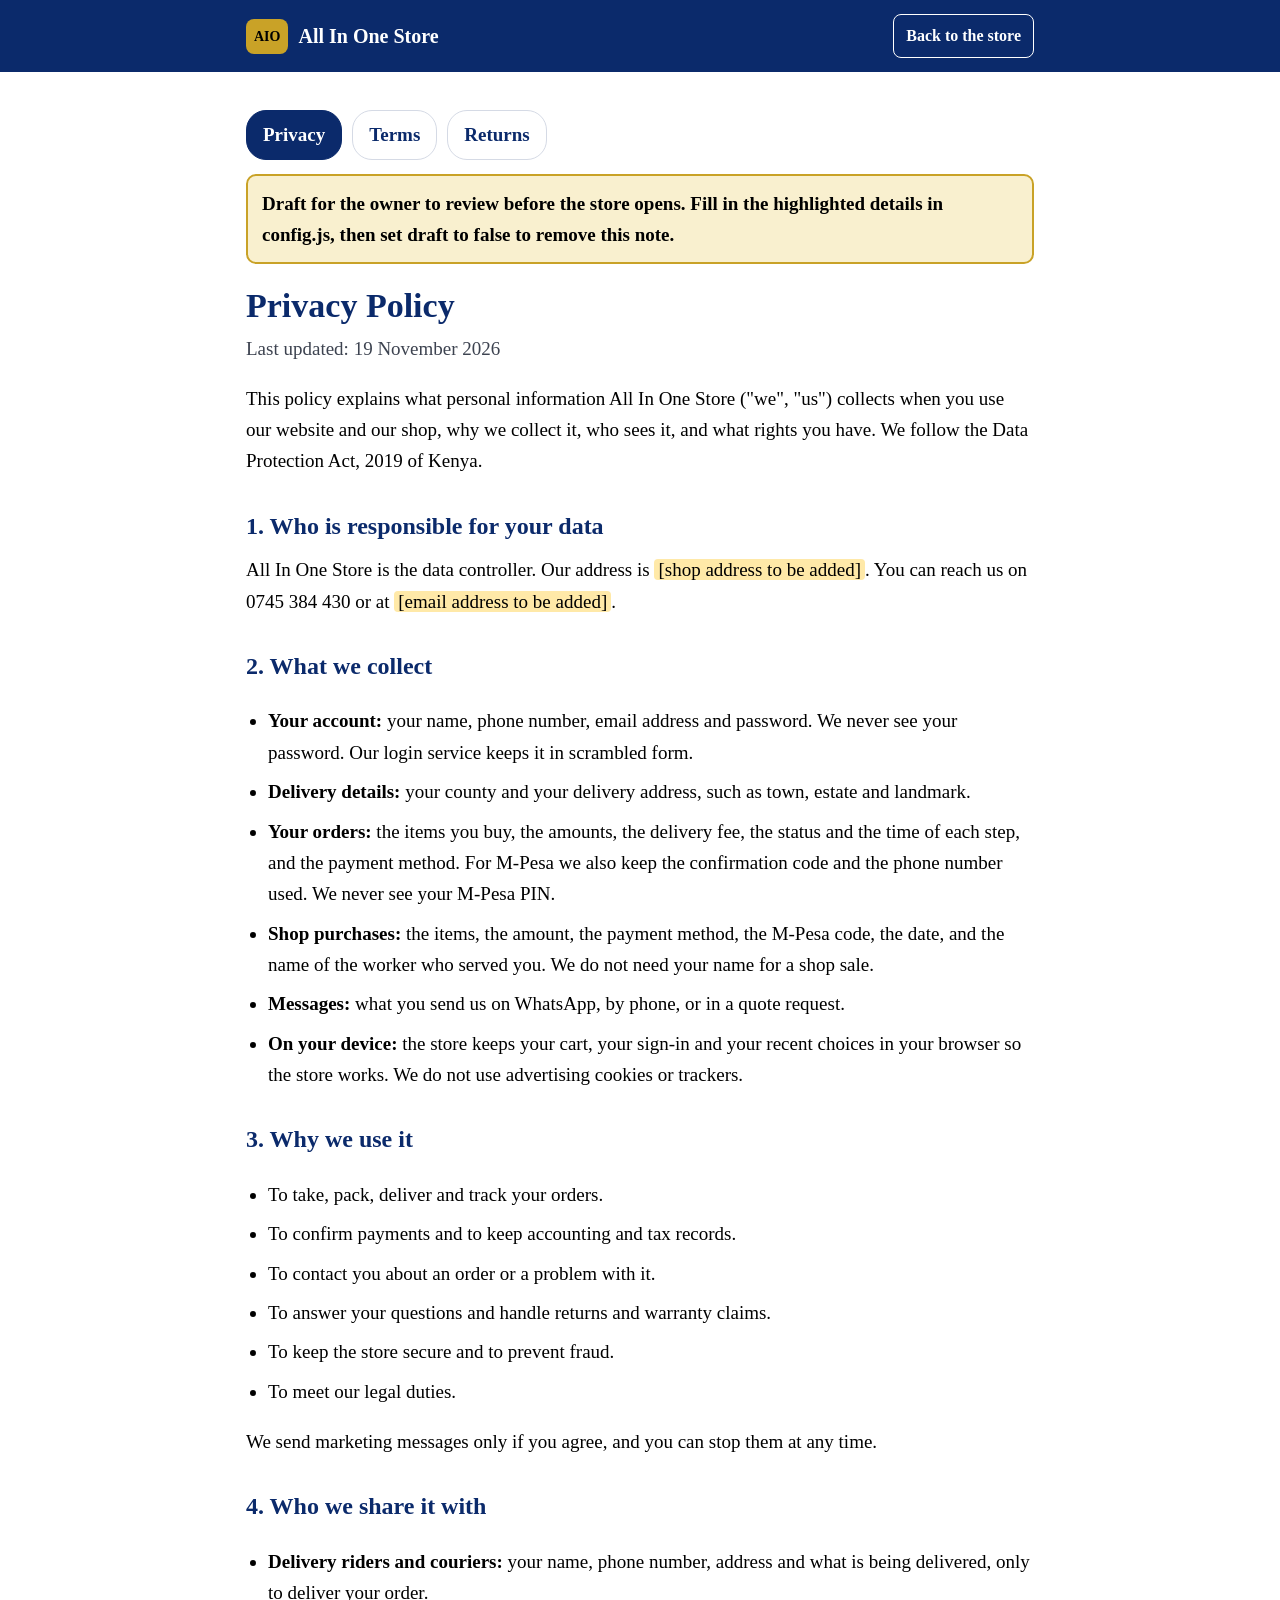
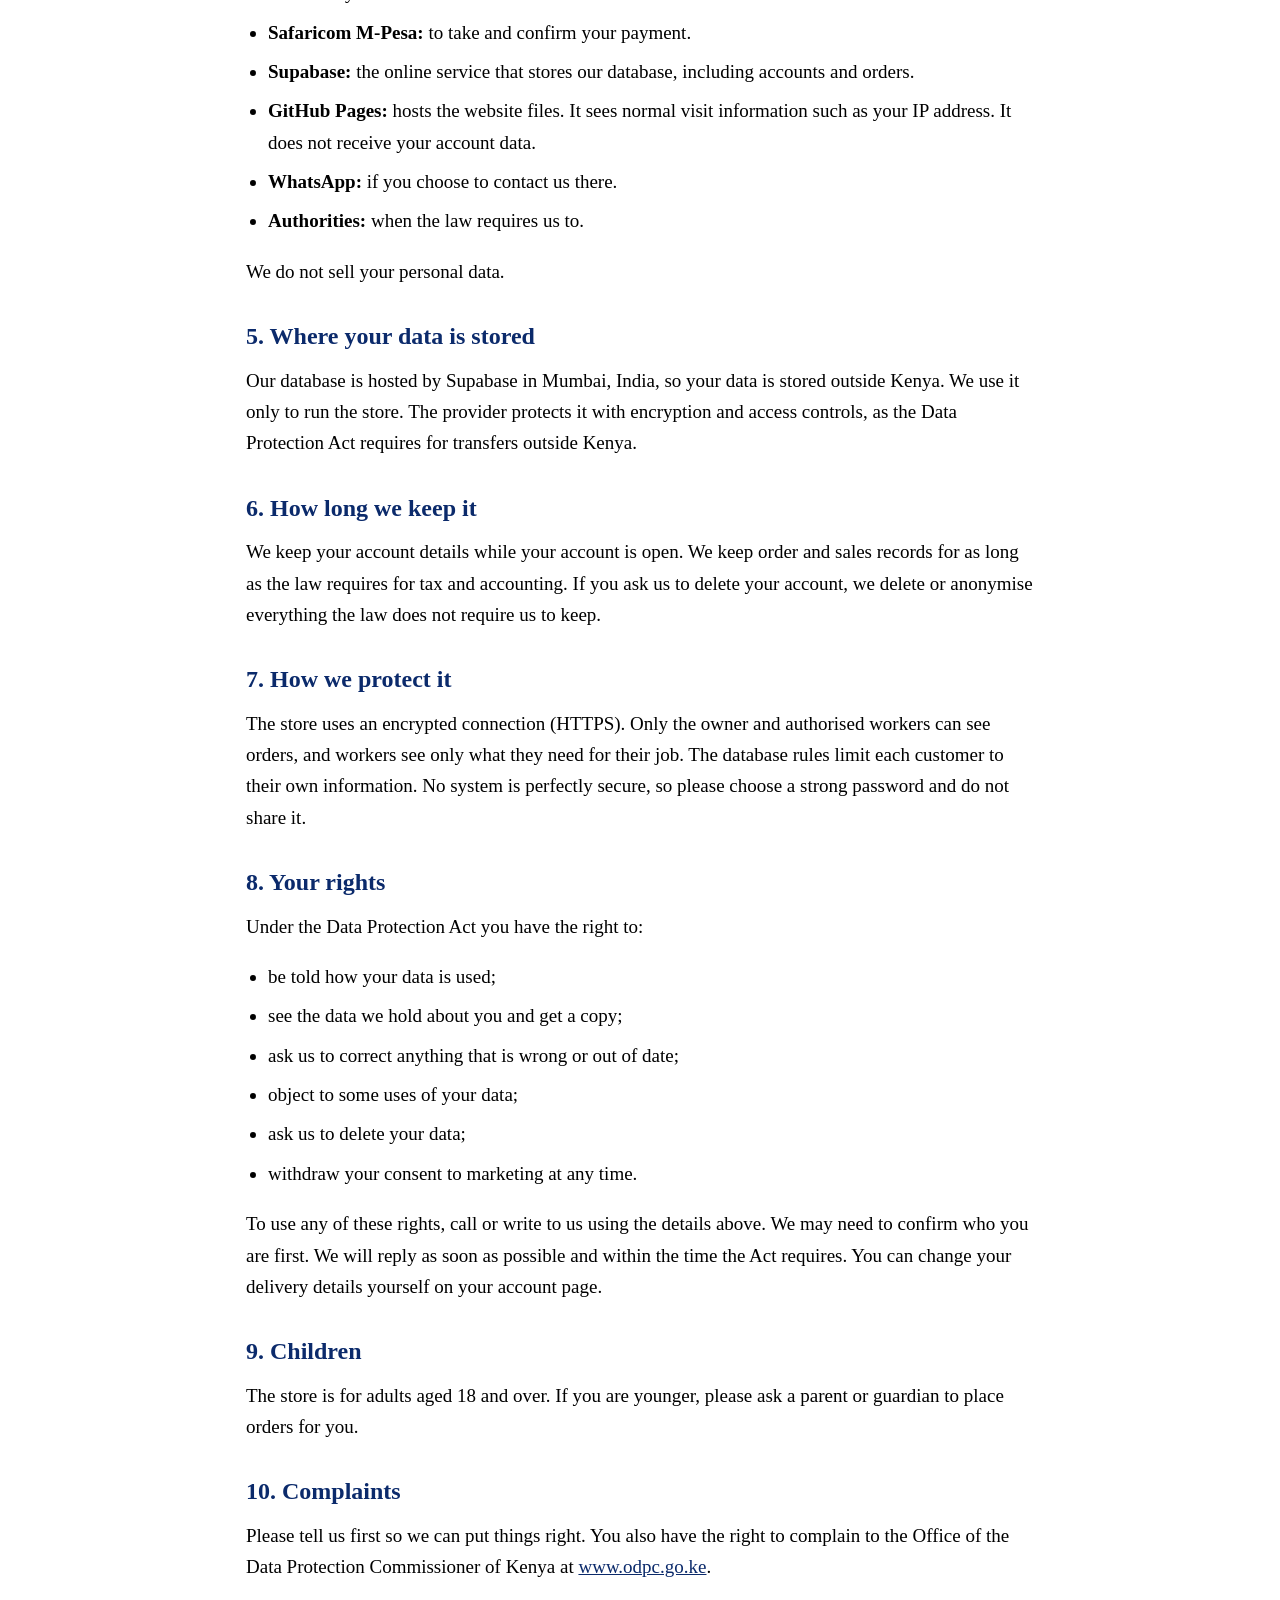
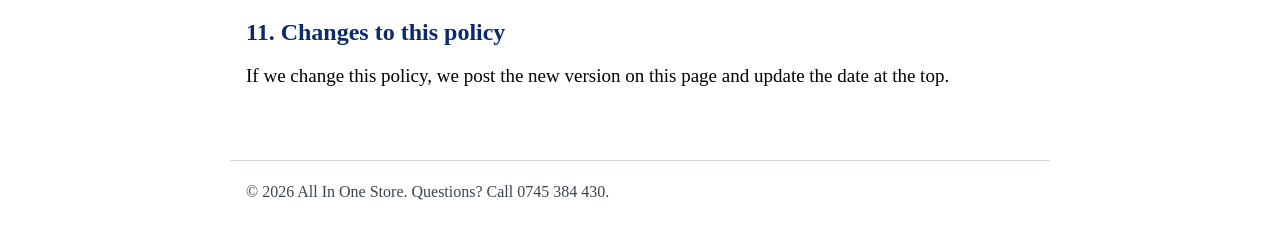
==== privacy.html @ a859817a "Password reset flow, privacy/terms/returns pages with owner-editable business details Co-Authored-By" ====
<!doctype html>
<html lang="en">
<head>
<meta charset="utf-8">
<meta name="viewport" content="width=device-width,initial-scale=1">
<title>Privacy Policy | All In One Store</title>
<meta name="description" content="How we collect, use and protect your personal information.">
<meta name="theme-color" content="#0b2a6b">
<link rel="icon" type="image/png" href="icons/icon-192.png">
<link rel="stylesheet" href="legal.css">
</head>
<body>
<header><div class="in"><a href="./"><i>AIO</i>All In One Store</a><a class="back" href="./">Back to the store</a></div></header>
<main>
<nav class="tabs" aria-label="Policies"><a href="privacy.html" aria-current="page">Privacy</a><a href="terms.html">Terms</a><a href="returns.html">Returns</a></nav>
<div class="draft" id="draftBanner">Draft for the owner to review before the store opens. Fill in the highlighted details in config.js, then set draft to false to remove this note.</div>
<h1>Privacy Policy</h1>
<p class="upd">Last updated: 19 November 2026</p>

<p>This policy explains what personal information <span data-biz="legalName"></span> ("we", "us") collects when you use our website and our shop, why we collect it, who sees it, and what rights you have. We follow the Data Protection Act, 2019 of Kenya.</p>

<h2>1. Who is responsible for your data</h2>
<p><span data-biz="legalName"></span> is the data controller. Our address is <span data-biz="address"></span>. You can reach us on <span data-biz="phone"></span> or at <span data-biz="email"></span>.</p>

<h2>2. What we collect</h2>
<ul>
<li><b>Your account:</b> your name, phone number, email address and password. We never see your password. Our login service keeps it in scrambled form.</li>
<li><b>Delivery details:</b> your county and your delivery address, such as town, estate and landmark.</li>
<li><b>Your orders:</b> the items you buy, the amounts, the delivery fee, the status and the time of each step, and the payment method. For M-Pesa we also keep the confirmation code and the phone number used. We never see your M-Pesa PIN.</li>
<li><b>Shop purchases:</b> the items, the amount, the payment method, the M-Pesa code, the date, and the name of the worker who served you. We do not need your name for a shop sale.</li>
<li><b>Messages:</b> what you send us on WhatsApp, by phone, or in a quote request.</li>
<li><b>On your device:</b> the store keeps your cart, your sign-in and your recent choices in your browser so the store works. We do not use advertising cookies or trackers.</li>
</ul>

<h2>3. Why we use it</h2>
<ul>
<li>To take, pack, deliver and track your orders.</li>
<li>To confirm payments and to keep accounting and tax records.</li>
<li>To contact you about an order or a problem with it.</li>
<li>To answer your questions and handle returns and warranty claims.</li>
<li>To keep the store secure and to prevent fraud.</li>
<li>To meet our legal duties.</li>
</ul>
<p>We send marketing messages only if you agree, and you can stop them at any time.</p>

<h2>4. Who we share it with</h2>
<ul>
<li><b>Delivery riders and couriers:</b> your name, phone number, address and what is being delivered, only to deliver your order.</li>
<li><b>Safaricom M-Pesa:</b> to take and confirm your payment.</li>
<li><b>Supabase:</b> the online service that stores our database, including accounts and orders.</li>
<li><b>GitHub Pages:</b> hosts the website files. It sees normal visit information such as your IP address. It does not receive your account data.</li>
<li><b>WhatsApp:</b> if you choose to contact us there.</li>
<li><b>Authorities:</b> when the law requires us to.</li>
</ul>
<p>We do not sell your personal data.</p>

<h2>5. Where your data is stored</h2>
<p>Our database is hosted by Supabase in Mumbai, India, so your data is stored outside Kenya. We use it only to run the store. The provider protects it with encryption and access controls, as the Data Protection Act requires for transfers outside Kenya.</p>

<h2>6. How long we keep it</h2>
<p>We keep your account details while your account is open. We keep order and sales records for as long as the law requires for tax and accounting. If you ask us to delete your account, we delete or anonymise everything the law does not require us to keep.</p>

<h2>7. How we protect it</h2>
<p>The store uses an encrypted connection (HTTPS). Only the owner and authorised workers can see orders, and workers see only what they need for their job. The database rules limit each customer to their own information. No system is perfectly secure, so please choose a strong password and do not share it.</p>

<h2>8. Your rights</h2>
<p>Under the Data Protection Act you have the right to:</p>
<ul>
<li>be told how your data is used;</li>
<li>see the data we hold about you and get a copy;</li>
<li>ask us to correct anything that is wrong or out of date;</li>
<li>object to some uses of your data;</li>
<li>ask us to delete your data;</li>
<li>withdraw your consent to marketing at any time.</li>
</ul>
<p>To use any of these rights, call or write to us using the details above. We may need to confirm who you are first. We will reply as soon as possible and within the time the Act requires. You can change your delivery details yourself on your account page.</p>

<h2>9. Children</h2>
<p>The store is for adults aged 18 and over. If you are younger, please ask a parent or guardian to place orders for you.</p>

<h2>10. Complaints</h2>
<p>Please tell us first so we can put things right. You also have the right to complain to the Office of the Data Protection Commissioner of Kenya at <a href="https://www.odpc.go.ke" rel="noopener">www.odpc.go.ke</a>.</p>

<h2>11. Changes to this policy</h2>
<p>If we change this policy, we post the new version on this page and update the date at the top.</p>

</main>
<footer>&copy; <span id="yr"></span> <span data-biz="legalName"></span>. Questions? Call <span data-biz="phone"></span>.</footer>
<script src="config.js"></script>
<script src="legal.js"></script>
</body>
</html>
---- legal.css ----
:root{--brand:#0b2a6b;--cta:#c9a227;--cta-soft:#f9f0cf;--bg:#fff;--ink:#000;--muted:#3d4350;--line:#d5dae5}
*{box-sizing:border-box}
html{-webkit-text-size-adjust:100%}
body{margin:0;background:var(--bg);color:var(--ink);font-family:"Times New Roman",Times,serif;font-size:19px;line-height:1.65}
header{background:var(--brand);color:#fff}
header .in{max-width:820px;margin:0 auto;padding:14px 16px;display:flex;align-items:center;justify-content:space-between;gap:12px}
header a{color:#fff;text-decoration:none;font-weight:700;font-size:20px;display:flex;align-items:center;gap:10px}
header i{background:var(--cta);color:#000;font-style:normal;border-radius:8px;padding:6px 8px;font-size:14px}
header .back{font-size:16px;border:1px solid #fff;border-radius:8px;padding:8px 12px}
main{max-width:820px;margin:0 auto;padding:24px 16px 60px}
h1{font-size:34px;line-height:1.2;margin:8px 0 6px;color:var(--brand)}
h2{font-size:24px;margin:30px 0 8px;color:var(--brand)}
p,li{margin:8px 0}ul{padding-left:22px}
.upd{color:var(--muted);margin:0 0 18px}
.draft{background:var(--cta-soft);border:2px solid var(--cta);border-radius:10px;padding:12px 14px;margin:14px 0 22px;font-weight:700}
.todo{background:#ffe9a8;border-radius:4px;padding:0 4px}
a{color:var(--brand)}
.tabs{display:flex;flex-wrap:wrap;gap:10px;margin:14px 0 6px}
.tabs a{border:1px solid var(--line);border-radius:20px;padding:8px 16px;text-decoration:none;font-weight:700}
.tabs a[aria-current]{background:var(--brand);color:#fff;border-color:var(--brand)}
footer{border-top:1px solid var(--line);max-width:820px;margin:0 auto;padding:18px 16px 40px;color:var(--muted);font-size:16px}
@media (max-width:600px){body{font-size:18px}h1{font-size:28px}}
@media print{header,.tabs,.draft{display:none}}
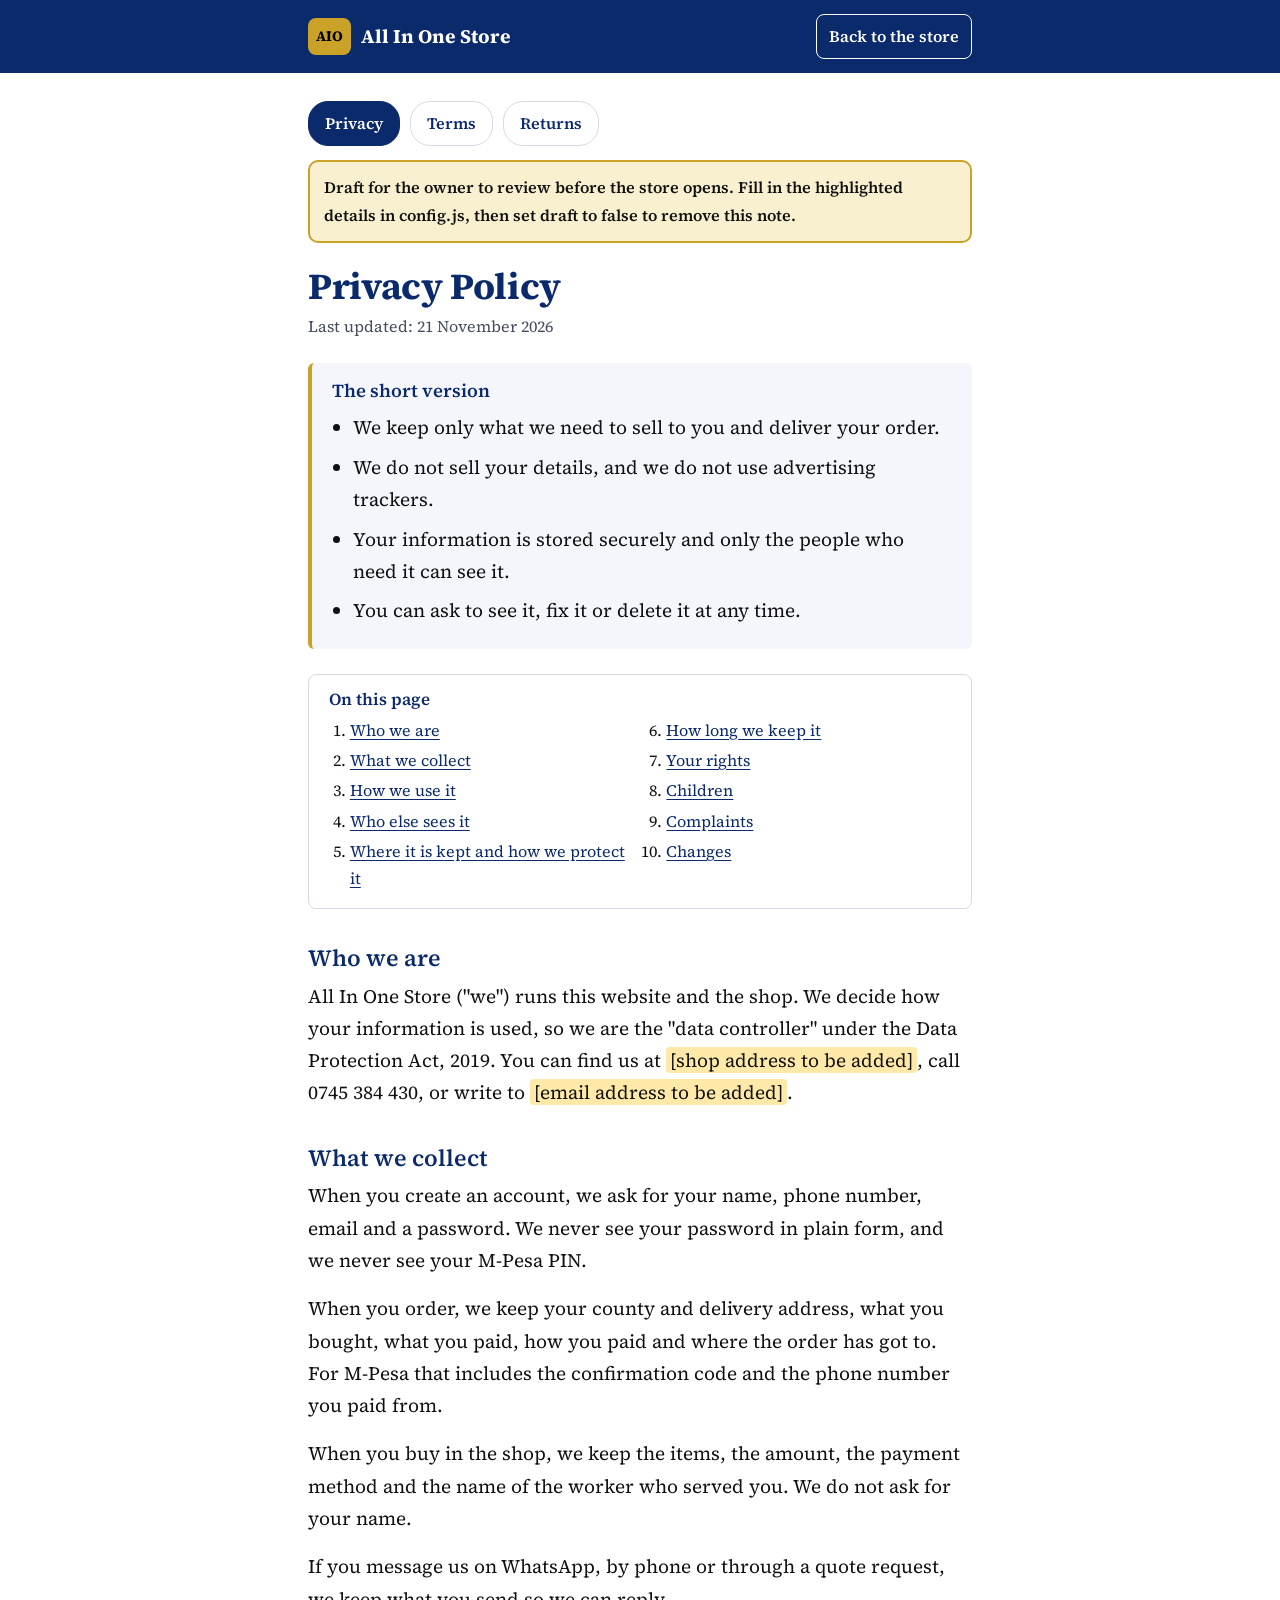
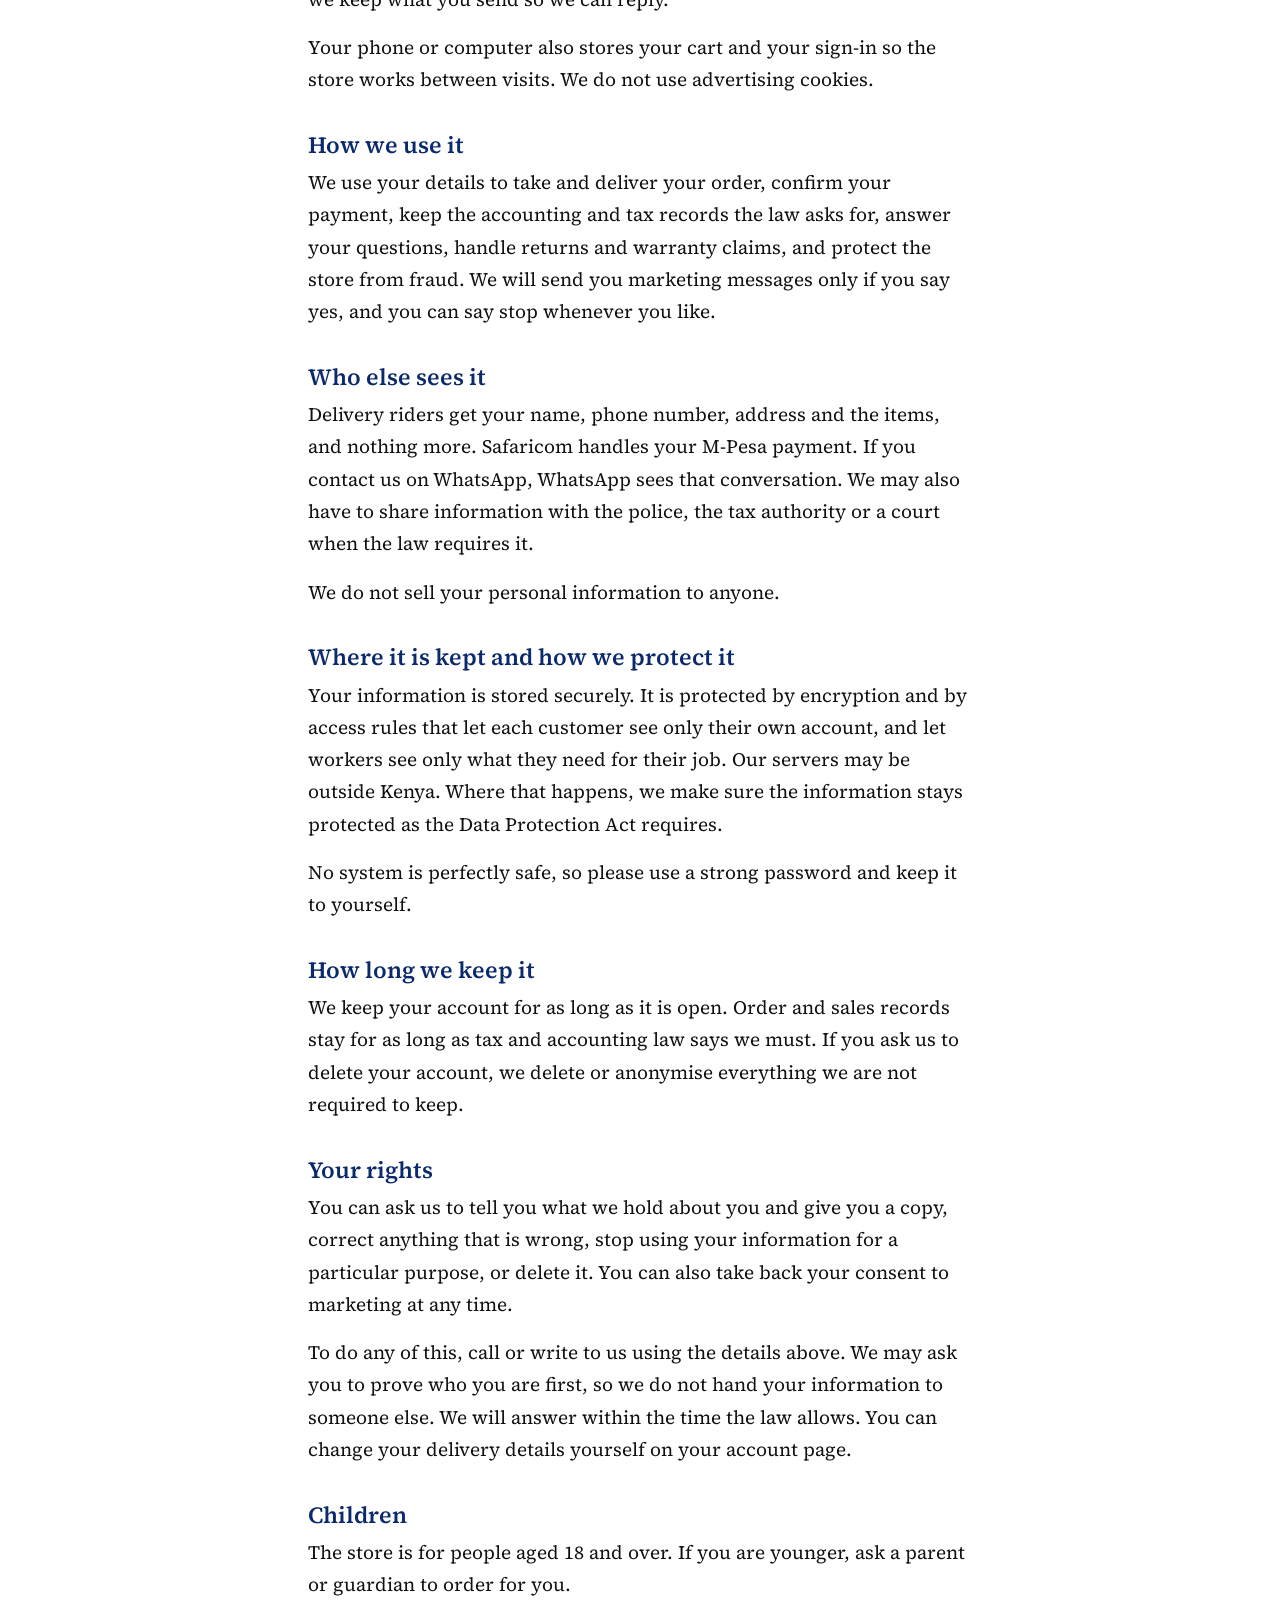
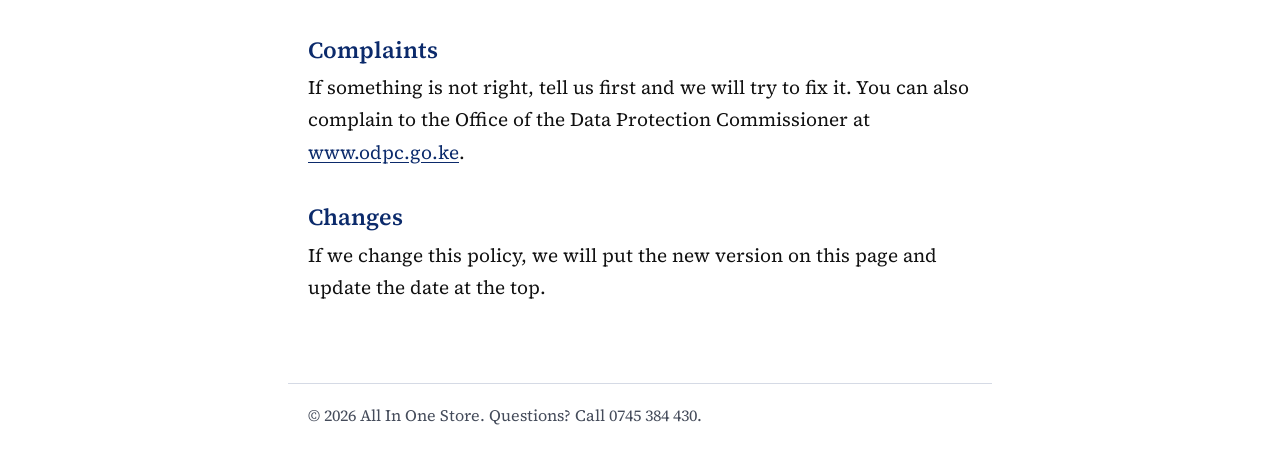
==== commit 71043162: "Rewrite privacy, terms and returns in plain language; stop naming the database provider and location" ====
--- a/privacy.html
+++ b/privacy.html
@@ -4,9 +4,10 @@
 <meta charset="utf-8">
 <meta name="viewport" content="width=device-width,initial-scale=1">
 <title>Privacy Policy | All In One Store</title>
-<meta name="description" content="How we collect, use and protect your personal information.">
+<meta name="description" content="What personal information we keep, why, and how to control it.">
 <meta name="theme-color" content="#0b2a6b">
 <link rel="icon" type="image/png" href="icons/icon-192.png">
+<link rel="preload" href="fonts/source-serif-4-latin-400-normal.woff2" as="font" type="font/woff2" crossorigin>
 <link rel="stylesheet" href="legal.css">
 </head>
 <body>
@@ -15,75 +16,10 @@
 <nav class="tabs" aria-label="Policies"><a href="privacy.html" aria-current="page">Privacy</a><a href="terms.html">Terms</a><a href="returns.html">Returns</a></nav>
 <div class="draft" id="draftBanner">Draft for the owner to review before the store opens. Fill in the highlighted details in config.js, then set draft to false to remove this note.</div>
 <h1>Privacy Policy</h1>
-<p class="upd">Last updated: 19 November 2026</p>
-
-<p>This policy explains what personal information <span data-biz="legalName"></span> ("we", "us") collects when you use our website and our shop, why we collect it, who sees it, and what rights you have. We follow the Data Protection Act, 2019 of Kenya.</p>
-
-<h2>1. Who is responsible for your data</h2>
-<p><span data-biz="legalName"></span> is the data controller. Our address is <span data-biz="address"></span>. You can reach us on <span data-biz="phone"></span> or at <span data-biz="email"></span>.</p>
-
-<h2>2. What we collect</h2>
-<ul>
-<li><b>Your account:</b> your name, phone number, email address and password. We never see your password. Our login service keeps it in scrambled form.</li>
-<li><b>Delivery details:</b> your county and your delivery address, such as town, estate and landmark.</li>
-<li><b>Your orders:</b> the items you buy, the amounts, the delivery fee, the status and the time of each step, and the payment method. For M-Pesa we also keep the confirmation code and the phone number used. We never see your M-Pesa PIN.</li>
-<li><b>Shop purchases:</b> the items, the amount, the payment method, the M-Pesa code, the date, and the name of the worker who served you. We do not need your name for a shop sale.</li>
-<li><b>Messages:</b> what you send us on WhatsApp, by phone, or in a quote request.</li>
-<li><b>On your device:</b> the store keeps your cart, your sign-in and your recent choices in your browser so the store works. We do not use advertising cookies or trackers.</li>
-</ul>
-
-<h2>3. Why we use it</h2>
-<ul>
-<li>To take, pack, deliver and track your orders.</li>
-<li>To confirm payments and to keep accounting and tax records.</li>
-<li>To contact you about an order or a problem with it.</li>
-<li>To answer your questions and handle returns and warranty claims.</li>
-<li>To keep the store secure and to prevent fraud.</li>
-<li>To meet our legal duties.</li>
-</ul>
-<p>We send marketing messages only if you agree, and you can stop them at any time.</p>
-
-<h2>4. Who we share it with</h2>
-<ul>
-<li><b>Delivery riders and couriers:</b> your name, phone number, address and what is being delivered, only to deliver your order.</li>
-<li><b>Safaricom M-Pesa:</b> to take and confirm your payment.</li>
-<li><b>Supabase:</b> the online service that stores our database, including accounts and orders.</li>
-<li><b>GitHub Pages:</b> hosts the website files. It sees normal visit information such as your IP address. It does not receive your account data.</li>
-<li><b>WhatsApp:</b> if you choose to contact us there.</li>
-<li><b>Authorities:</b> when the law requires us to.</li>
-</ul>
-<p>We do not sell your personal data.</p>
-
-<h2>5. Where your data is stored</h2>
-<p>Our database is hosted by Supabase in Mumbai, India, so your data is stored outside Kenya. We use it only to run the store. The provider protects it with encryption and access controls, as the Data Protection Act requires for transfers outside Kenya.</p>
-
-<h2>6. How long we keep it</h2>
-<p>We keep your account details while your account is open. We keep order and sales records for as long as the law requires for tax and accounting. If you ask us to delete your account, we delete or anonymise everything the law does not require us to keep.</p>
-
-<h2>7. How we protect it</h2>
-<p>The store uses an encrypted connection (HTTPS). Only the owner and authorised workers can see orders, and workers see only what they need for their job. The database rules limit each customer to their own information. No system is perfectly secure, so please choose a strong password and do not share it.</p>
-
-<h2>8. Your rights</h2>
-<p>Under the Data Protection Act you have the right to:</p>
-<ul>
-<li>be told how your data is used;</li>
-<li>see the data we hold about you and get a copy;</li>
-<li>ask us to correct anything that is wrong or out of date;</li>
-<li>object to some uses of your data;</li>
-<li>ask us to delete your data;</li>
-<li>withdraw your consent to marketing at any time.</li>
-</ul>
-<p>To use any of these rights, call or write to us using the details above. We may need to confirm who you are first. We will reply as soon as possible and within the time the Act requires. You can change your delivery details yourself on your account page.</p>
-
-<h2>9. Children</h2>
-<p>The store is for adults aged 18 and over. If you are younger, please ask a parent or guardian to place orders for you.</p>
-
-<h2>10. Complaints</h2>
-<p>Please tell us first so we can put things right. You also have the right to complain to the Office of the Data Protection Commissioner of Kenya at <a href="https://www.odpc.go.ke" rel="noopener">www.odpc.go.ke</a>.</p>
-
-<h2>11. Changes to this policy</h2>
-<p>If we change this policy, we post the new version on this page and update the date at the top.</p>
-
+<p class="upd">Last updated: 21 November 2026</p>
+<div class="short"><h2>The short version</h2><ul><li>We keep only what we need to sell to you and deliver your order.</li><li>We do not sell your details, and we do not use advertising trackers.</li><li>Your information is stored securely and only the people who need it can see it.</li><li>You can ask to see it, fix it or delete it at any time.</li></ul></div>
+<nav class="toc" aria-label="Contents"><h2>On this page</h2><ol><li><a href="#s1">Who we are</a></li><li><a href="#s2">What we collect</a></li><li><a href="#s3">How we use it</a></li><li><a href="#s4">Who else sees it</a></li><li><a href="#s5">Where it is kept and how we protect it</a></li><li><a href="#s6">How long we keep it</a></li><li><a href="#s7">Your rights</a></li><li><a href="#s8">Children</a></li><li><a href="#s9">Complaints</a></li><li><a href="#s10">Changes</a></li></ol></nav>
+<section id="s1"><h2>Who we are</h2><p><span data-biz="legalName"></span> ("we") runs this website and the shop. We decide how your information is used, so we are the "data controller" under the Data Protection Act, 2019. You can find us at <span data-biz="address"></span>, call <span data-biz="phone"></span>, or write to <span data-biz="email"></span>.</p></section><section id="s2"><h2>What we collect</h2><p>When you create an account, we ask for your name, phone number, email and a password. We never see your password in plain form, and we never see your M-Pesa PIN.</p><p>When you order, we keep your county and delivery address, what you bought, what you paid, how you paid and where the order has got to. For M-Pesa that includes the confirmation code and the phone number you paid from.</p><p>When you buy in the shop, we keep the items, the amount, the payment method and the name of the worker who served you. We do not ask for your name.</p><p>If you message us on WhatsApp, by phone or through a quote request, we keep what you send so we can reply.</p><p>Your phone or computer also stores your cart and your sign-in so the store works between visits. We do not use advertising cookies.</p></section><section id="s3"><h2>How we use it</h2><p>We use your details to take and deliver your order, confirm your payment, keep the accounting and tax records the law asks for, answer your questions, handle returns and warranty claims, and protect the store from fraud. We will send you marketing messages only if you say yes, and you can say stop whenever you like.</p></section><section id="s4"><h2>Who else sees it</h2><p>Delivery riders get your name, phone number, address and the items, and nothing more. Safaricom handles your M-Pesa payment. If you contact us on WhatsApp, WhatsApp sees that conversation. We may also have to share information with the police, the tax authority or a court when the law requires it.</p><p>We do not sell your personal information to anyone.</p></section><section id="s5"><h2>Where it is kept and how we protect it</h2><p>Your information is stored securely. It is protected by encryption and by access rules that let each customer see only their own account, and let workers see only what they need for their job. Our servers may be outside Kenya. Where that happens, we make sure the information stays protected as the Data Protection Act requires.</p><p>No system is perfectly safe, so please use a strong password and keep it to yourself.</p></section><section id="s6"><h2>How long we keep it</h2><p>We keep your account for as long as it is open. Order and sales records stay for as long as tax and accounting law says we must. If you ask us to delete your account, we delete or anonymise everything we are not required to keep.</p></section><section id="s7"><h2>Your rights</h2><p>You can ask us to tell you what we hold about you and give you a copy, correct anything that is wrong, stop using your information for a particular purpose, or delete it. You can also take back your consent to marketing at any time.</p><p>To do any of this, call or write to us using the details above. We may ask you to prove who you are first, so we do not hand your information to someone else. We will answer within the time the law allows. You can change your delivery details yourself on your account page.</p></section><section id="s8"><h2>Children</h2><p>The store is for people aged 18 and over. If you are younger, ask a parent or guardian to order for you.</p></section><section id="s9"><h2>Complaints</h2><p>If something is not right, tell us first and we will try to fix it. You can also complain to the Office of the Data Protection Commissioner at <a href="https://www.odpc.go.ke" rel="noopener">www.odpc.go.ke</a>.</p></section><section id="s10"><h2>Changes</h2><p>If we change this policy, we will put the new version on this page and update the date at the top.</p></section>
 </main>
 <footer>&copy; <span id="yr"></span> <span data-biz="legalName"></span>. Questions? Call <span data-biz="phone"></span>.</footer>
 <script src="config.js"></script>
--- a/legal.css
+++ b/legal.css
@@ -1,23 +1,37 @@
-:root{--brand:#0b2a6b;--cta:#c9a227;--cta-soft:#f9f0cf;--bg:#fff;--ink:#000;--muted:#3d4350;--line:#d5dae5}
+@font-face{font-family:"Source Serif 4";font-style:normal;font-weight:400;font-display:swap;src:url(fonts/source-serif-4-latin-400-normal.woff2) format("woff2")}
+@font-face{font-family:"Source Serif 4";font-style:italic;font-weight:400;font-display:swap;src:url(fonts/source-serif-4-latin-400-italic.woff2) format("woff2")}
+@font-face{font-family:"Source Serif 4";font-style:normal;font-weight:600;font-display:swap;src:url(fonts/source-serif-4-latin-600-normal.woff2) format("woff2")}
+@font-face{font-family:"Source Serif 4";font-style:normal;font-weight:700;font-display:swap;src:url(fonts/source-serif-4-latin-700-normal.woff2) format("woff2")}
+:root{--brand:#0b2a6b;--cta:#c9a227;--cta-soft:#f9f0cf;--bg:#fff;--ink:#111;--muted:#444b5a;--line:#d5dae5;--soft:#f4f6fb;--serif:"Source Serif 4","Times New Roman",Times,serif}
 *{box-sizing:border-box}
-html{-webkit-text-size-adjust:100%}
-body{margin:0;background:var(--bg);color:var(--ink);font-family:"Times New Roman",Times,serif;font-size:19px;line-height:1.65}
+html{-webkit-text-size-adjust:100%;scroll-behavior:smooth}
+body{margin:0;background:var(--bg);color:var(--ink);font-family:var(--serif);font-size:1.1875rem;line-height:1.7;text-rendering:optimizeLegibility}
 header{background:var(--brand);color:#fff}
-header .in{max-width:820px;margin:0 auto;padding:14px 16px;display:flex;align-items:center;justify-content:space-between;gap:12px}
-header a{color:#fff;text-decoration:none;font-weight:700;font-size:20px;display:flex;align-items:center;gap:10px}
-header i{background:var(--cta);color:#000;font-style:normal;border-radius:8px;padding:6px 8px;font-size:14px}
-header .back{font-size:16px;border:1px solid #fff;border-radius:8px;padding:8px 12px}
-main{max-width:820px;margin:0 auto;padding:24px 16px 60px}
-h1{font-size:34px;line-height:1.2;margin:8px 0 6px;color:var(--brand)}
-h2{font-size:24px;margin:30px 0 8px;color:var(--brand)}
-p,li{margin:8px 0}ul{padding-left:22px}
-.upd{color:var(--muted);margin:0 0 18px}
-.draft{background:var(--cta-soft);border:2px solid var(--cta);border-radius:10px;padding:12px 14px;margin:14px 0 22px;font-weight:700}
+header .in{max-width:44rem;margin:0 auto;padding:14px 20px;display:flex;align-items:center;justify-content:space-between;gap:12px}
+header a{color:#fff;text-decoration:none;font-weight:700;font-size:1.2rem;display:flex;align-items:center;gap:10px}
+header i{background:var(--cta);color:#000;font-style:normal;border-radius:8px;padding:6px 8px;font-size:.9rem}
+header .back{font-size:1rem;font-weight:600;border:1px solid #fff;border-radius:8px;padding:8px 12px}
+main{max-width:44rem;margin:0 auto;padding:28px 20px 64px}
+h1{font-size:2.3rem;line-height:1.15;margin:12px 0 6px;color:var(--brand);font-weight:700;letter-spacing:-.01em}
+h2{font-size:1.45rem;line-height:1.25;margin:0 0 .4rem;color:var(--brand);font-weight:600}
+section{margin-top:2.2rem;scroll-margin-top:16px}
+p,li{margin:0 0 1rem}
+ul,ol{padding-left:1.3rem;margin:0 0 1rem}
+li{margin-bottom:.45rem}
+.upd{color:var(--muted);font-size:1rem;margin:0 0 1.4rem}
+.short{background:var(--soft);border-left:4px solid var(--cta);border-radius:6px;padding:16px 20px 6px;margin:0 0 1.6rem}
+.short h2{font-size:1.15rem;margin-bottom:.6rem}
+.toc{border:1px solid var(--line);border-radius:8px;padding:14px 20px 6px;margin:0 0 1rem}
+.toc h2{font-size:1.05rem;margin-bottom:.4rem}
+.toc ol{columns:2;column-gap:2rem;font-size:1rem;margin:0 0 .6rem}
+.toc li{margin-bottom:.2rem;break-inside:avoid}
+.draft{background:var(--cta-soft);border:2px solid var(--cta);border-radius:10px;padding:12px 14px;margin:14px 0 22px;font-weight:600;font-size:1rem}
 .todo{background:#ffe9a8;border-radius:4px;padding:0 4px}
-a{color:var(--brand)}
-.tabs{display:flex;flex-wrap:wrap;gap:10px;margin:14px 0 6px}
-.tabs a{border:1px solid var(--line);border-radius:20px;padding:8px 16px;text-decoration:none;font-weight:700}
+a{color:var(--brand);text-underline-offset:3px}
+.tabs{display:flex;flex-wrap:wrap;gap:10px;margin:0 0 10px}
+.tabs a{border:1px solid var(--line);border-radius:20px;padding:8px 16px;text-decoration:none;font-weight:600;font-size:1rem}
 .tabs a[aria-current]{background:var(--brand);color:#fff;border-color:var(--brand)}
-footer{border-top:1px solid var(--line);max-width:820px;margin:0 auto;padding:18px 16px 40px;color:var(--muted);font-size:16px}
-@media (max-width:600px){body{font-size:18px}h1{font-size:28px}}
-@media print{header,.tabs,.draft{display:none}}
+footer{border-top:1px solid var(--line);max-width:44rem;margin:0 auto;padding:18px 20px 40px;color:var(--muted);font-size:1rem}
+a:focus-visible{outline:3px solid var(--cta);outline-offset:2px}
+@media (max-width:600px){body{font-size:1.125rem}h1{font-size:1.9rem}.toc ol{columns:1}}
+@media print{header,.tabs,.draft,.toc{display:none}body{font-size:12pt}}
